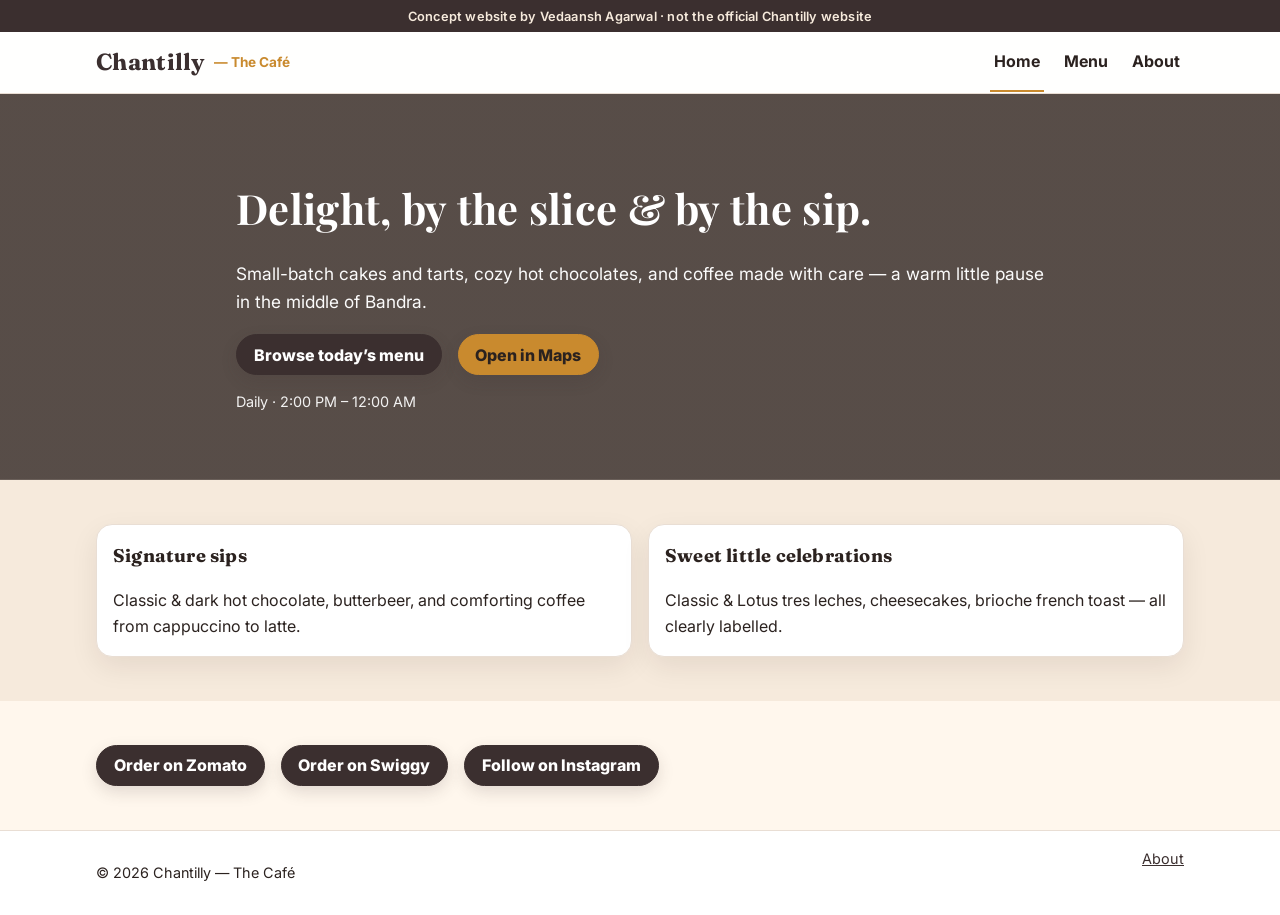
==== index.html @ 1ebfe1dc "Add Café Chantilly concept website" ====
<!DOCTYPE html>
<html lang="en">
<head>
  <meta charset="utf-8" />
  <meta name="viewport" content="width=device-width,initial-scale=1" />
  <title>Chantilly — The Café, Bandra</title>
  <meta name="description" content="Delight in Bandra’s neighbourhood pâtisserie & coffee bar. Tres leches, cheesecakes, cozy hot chocolates, careful coffee. Daily 2 PM – 12 AM." />
  <!-- Fonts: Playfair for hero title only; Fraunces for headings; Inter for UI -->
  <link rel="preconnect" href="https://fonts.googleapis.com" />
  <link rel="preconnect" href="https://fonts.gstatic.com" crossorigin />
  <link href="https://fonts.googleapis.com/css2?family=Playfair+Display:wght@700&family=Fraunces:wght@600;700&family=Inter:wght@400;600;700&display=swap" rel="stylesheet">
  <link rel="stylesheet" href="styles.css" />
  <script defer src="scripts.js"></script>
</head>
<body data-page="home">
  <a class="skip-link" href="#main">Skip to content</a>
  <div class="concept-bar" role="note">Concept website by Vedaansh Agarwal · not the official Chantilly website</div>


  <!-- Navbar -->
  <header class="navbar">
    <div class="container d-flex align-center justify-between">
      <a class="navbar-brand logo" href="index.html" aria-label="Chantilly — The Café home">
        <span class="logo-word">Chantilly</span><span class="logo-sub">— The Café</span>
      </a>
      <nav aria-label="Primary" class="navbar-nav">
        <a class="nav-link" href="index.html" aria-current="page">Home</a>
        <a class="nav-link" href="menu.html">Menu</a>
        <a class="nav-link" href="about.html">About</a>
      </nav>
    </div>
  </header>

  <main id="main">
    <!-- Photo-first hero (strong overlay for readability) -->
    <section class="hero hero-photo">
      <div class="container hero-inner">
        <h1 class="hero-title playfair">Delight, by the slice &amp; by the sip.</h1>
        <p class="hero-subtitle">
          Small-batch cakes and tarts, cozy hot chocolates, and coffee made with care — a warm little pause in the middle of Bandra.
        </p>
        <div class="d-flex gap-2 wrap">
          <a class="btn btn-dark" href="menu.html">Browse today’s menu</a>
          <a class="btn" target="_blank" rel="noopener"
             href="https://www.google.com/maps/search/?api=1&query=Chantilly%2C%20Shop%20no.%202%2C%20Darvesh%20Royale%20Building%2C%20Perry%20Road%2C%20Turner%20Rd%2C%20opposite%20Kotak%20Mahindra%20Bank%2C%20Junction%2C%20Bandra%20West%2C%20Mumbai%2C%20Maharashtra%20400050">
             Open in Maps
          </a>
        </div>
        <p class="small hero-hours">Daily · 2:00 PM – 12:00 AM</p>
      </div>
    </section>

    <!-- Value blocks -->
    <section class="section section-alt">
      <div class="container">
        <div class="row">
          <article class="card col-12 col-md-6">
            <div class="card-body">
              <h2 class="h4">Signature sips</h2>
              <p class="mb-0">Classic & dark hot chocolate, butterbeer, and comforting coffee from cappuccino to latte.</p>
            </div>
          </article>
          <article class="card col-12 col-md-6">
            <div class="card-body">
              <h2 class="h4">Sweet little celebrations</h2>
              <p class="mb-0">Classic & Lotus tres leches, cheesecakes, brioche french toast — all clearly labelled.</p>
            </div>
          </article>
        </div>
      </div>
    </section>

    <!-- External links (Instagram only here; removed from hero) -->
    <section class="section">
      <div class="container d-flex wrap gap-2 align-center">
        <a class="btn btn-dark" target="_blank" rel="noopener"
           href="https://www.zomato.com/mumbai/chantilly-pali-hill-bandra-west/order">Order on Zomato</a>
        <a class="btn btn-dark" target="_blank" rel="noopener"
           href="https://www.swiggy.com/city/mumbai/chantilly-bandra-west-rest49041">Order on Swiggy</a>
        <a class="btn btn-dark" target="_blank" rel="noopener"
           href="https://www.instagram.com/chantillythecafe/">Follow on Instagram</a>
      </div>
    </section>
  </main>

  <footer class="footer">
    <div class="container d-flex justify-between wrap gap-1">
      <p class="m-0 small">&copy; <span id="year"></span> Chantilly — The Café</p>
      <nav class="small">
        <a class="link" href="about.html">About</a>
      </nav>
    </div>
  </footer>
</body>
</html>
---- styles.css ----
/* -------------------------------------------------------
   Chantilly — styles.css (final polish)
   Palette: espresso, cream, ochre
   Headings: Fraunces; Hero title: Playfair
   Footer pinned to bottom
   ------------------------------------------------------- */

:root{
  --clr-bg: #fff7ed;        /* cream */
  --clr-surface: #ffffff;
  --clr-alt: #f6eadc;       /* parchment */

  --clr-text: #2b221f;      /* espresso */
  --clr-muted: #6f615c;

  --clr-primary: #3b2f2f;   /* espresso */
  --clr-primary-600:#2f2424;
  --clr-ochre: #c98a2e;     /* ochre */
  --clr-secondary:#d7a65a;  /* caramel */

  --clr-border: #e9ded4;
  --radius: 16px;
  --shadow: 0 10px 28px rgba(32,14,8,0.08);
  --gap: 1rem;
}

/* Base + footer-to-bottom */
* { box-sizing: border-box; }
html, body { height: 100%; }
body{
  margin:0;
  display:flex; flex-direction:column; min-height:100vh;
  font: 16px/1.65 Inter, system-ui, -apple-system, Segoe UI, Roboto, Ubuntu, "Helvetica Neue", Arial, "Noto Color Emoji", "Apple Color Emoji", sans-serif;
  color: var(--clr-text);
  background: var(--clr-bg);
}
main{ flex:1; display:block; }

/* Typography */
h1,h2,h3,h4,h5,h6{ font-family: "Fraunces", serif; letter-spacing:.2px; font-weight:700; }
.playfair{ font-family:"Playfair Display", serif; font-weight:700; } /* hero title only */
.h1,h1{ font-size: clamp(2rem, 4vw, 2.6rem); margin:0 0 .5rem }
.h2,h2{ font-size: clamp(1.6rem, 3vw, 2rem); margin:0 0 .5rem }
.h3,h3{ font-size: clamp(1.3rem, 2.5vw, 1.6rem); margin:0 0 .5rem }
.h4,h4{ font-size: 1.15rem; margin:0 0 .3rem; font-weight:700 }
.small{ font-size:.9rem } .text-muted{ color: var(--clr-muted); }
.link{ color: var(--clr-primary); text-decoration: underline; }
.link:hover{ color: var(--clr-primary-600); }

/* Logo */
.logo{ display:flex; align-items:center; gap:.5rem; text-decoration:none }
.logo-word{ font-family:"Fraunces", serif; font-weight:700; font-size:1.45rem; color:var(--clr-primary); letter-spacing:.3px }
.logo-sub{ font-family: Inter, system-ui; font-weight:700; font-size:.85rem; color:var(--clr-ochre) }

/* Layout */
.container{ max-width: 1120px; margin: 0 auto; padding: 0 1rem; }
.section{ padding: 2.75rem 0; }
.section-alt{ background: var(--clr-alt); }
.row{ display:flex; flex-wrap: wrap; gap: var(--gap); }
.wrap{ flex-wrap: wrap; }
.gap-1{ gap:.5rem } .gap-2{ gap:1rem }
.col-12{ flex: 0 0 100%; max-width:100%; }
.col-md-6{ flex: 1 1 340px; max-width: calc(50% - var(--gap)/2); }

/* Flex helpers */
.d-flex{ display:flex; } .justify-between{ justify-content: space-between; }
.align-center{ align-items: center; } .align-baseline{ align-items: baseline; }
.w-100{ width:100% }
.mt-1{ margin-top:.5rem } .mt-2{ margin-top:1rem } .mt-3{ margin-top:1.5rem } .mt-4{ margin-top:2rem }
.mb-0{ margin-bottom:0 }

/* Navbar */
.navbar{
  position: sticky; top: 0; z-index: 50;
  background: rgba(255,255,255,0.95); backdrop-filter: saturate(120%) blur(8px);
  border-bottom: 1px solid var(--clr-border);
}
.navbar-brand{ padding:.7rem 0; }
.navbar-nav{ display:flex; gap:1rem; }
.nav-link{ display:inline-block; padding:.95rem .25rem; color: var(--clr-text); text-decoration:none; border-bottom: 2px solid transparent; font-weight:700 }
.nav-link[aria-current="page"], .nav-link:hover{ border-bottom-color: var(--clr-ochre); }

/* Hero */
.hero{
  padding: 4.25rem 0 3rem;
  background: radial-gradient(1400px 360px at 20% -10%, #ffe2c5 8%, transparent 42%),
              radial-gradient(1400px 360px at 80% -10%, #f3e7d8 8%, transparent 42%),
              var(--clr-alt);
}
.hero-photo{
  background-image:
    linear-gradient(rgba(32,22,20,.74), rgba(32,22,20,.74)),
    url("https://images.unsplash.com/photo-1504754524776-8f4f37790ca0?q=80&w=1920&auto=format&fit=crop");
  background-size: cover; background-position: center;
  color: #fff;
}
.hero-inner{ max-width: 840px; }
.hero-title{ letter-spacing:.3px; }
.hero-subtitle{ font-size: 1.08rem; opacity:.98; }
.hero-hours{ opacity:.92; }

/* Cards */
.card{
  background: var(--clr-surface);
  border: 1px solid var(--clr-border);
  border-radius: var(--radius);
  box-shadow: var(--shadow);
  width:100%;
}
.card-body{ padding: 1rem; }
.card-image{
  display:block; width:100%; height: 230px; object-fit: cover;
  border-top-left-radius: var(--radius); border-top-right-radius: var(--radius);
}
.about-photo{ object-position: center 45%; } /* aligned */

/* Buttons */
.btn{
  --btn-bg: var(--clr-ochre); --btn-color:#2b221f; --btn-border: var(--clr-ochre);
  display:inline-block; padding:.72rem 1.05rem; border-radius: 999px;
  border:1px solid var(--btn-border); background: var(--btn-bg); color: var(--btn-color);
  text-decoration: none; font-weight:800; line-height:1; cursor: pointer;
  box-shadow: 0 6px 16px rgba(59,47,47,.15);
}
.btn:hover{ filter: brightness(.97); transform: translateY(-1px); }
.btn:focus-visible{ outline: 2px solid #000; outline-offset: 2px; }
.btn-dark{ --btn-bg: var(--clr-primary); --btn-border: var(--clr-primary); --btn-color:#fff; }
.btn-secondary{ --btn-bg: var(--clr-secondary); --btn-border: var(--clr-secondary); --btn-color:#2b221f; }
.btn-outline{ --btn-bg: transparent; --btn-border: #fff; --btn-color: #fff; border-width:2px; }
.btn-sm{ padding:.5rem .75rem; font-size:.92rem }
.btn-xs{ padding:.35rem .6rem; font-size:.82rem }

/* Badges */
.badge{ display:inline-block; padding:.3rem .6rem; border-radius: 999px; font-size:.78rem; font-weight:800; border:1px solid transparent; line-height:1; }
.badge-fresh{ background:#e8f7ec; color:#1f5425; border-color:#bfe6c5; }
.badge-low{ background:#fff3db; color:#6a4b00; border-color:#f0d18e; }
.badge-sold{ background:#fdecef; color:#7a0f22; border-color:#f7b4c1; }

/* Alerts */
.alert{ border:1px solid var(--clr-border); background:#fff9f1; color:#5c453d; padding:.9rem 1rem; border-radius: calc(var(--radius) - 6px); }
.alert-info{ background:#f0f6ff; color:#143b64; }

/* Forms */
.form-label{ display:block; font-weight:700; margin-bottom:.25rem; }
.form-control{ width:100%; padding:.65rem .8rem; border-radius: 12px; border:1px solid var(--clr-border); background:#fff; }
.form-control:focus{ outline:2px solid var(--clr-ochre); outline-offset:2px; }

/* Switches */
.form-switch{ display:flex; align-items:center; gap:.5rem; user-select:none; font-weight:700; }
.form-switch input{ appearance: none; width: 44px; height: 26px; position: relative; border-radius: 999px; background: #ddd; outline: none; transition: all .2s; border:1px solid #cfcfcf; }
.form-switch input::after{ content:""; position:absolute; width:20px; height:20px; background:#fff; border-radius:50%; left:3px; top:2.5px; transition: all .2s; box-shadow: 0 1px 2px rgba(0,0,0,.2); }
.form-switch input:checked{ background: var(--clr-primary); border-color: var(--clr-primary); }
.form-switch input:checked::after{ transform: translateX(18px); }

/* Filters */
.filters-inline{ display:flex; gap:1rem; align-items:center; flex-wrap:wrap; }
.filters-inline .search-wrap{ width: min(320px, 100%); }
.filters-actions{ display:flex; justify-content:flex-end; margin-top:.75rem; }

/* Tabs */
.tabs{ display:flex; gap:.5rem; flex-wrap:wrap; }
.tab{ padding:.55rem 1rem; border-radius: 999px; border:1px solid var(--clr-border); background:#fff; cursor:pointer; font-weight:800; }
.tab.active{ background: var(--clr-primary); color:#fff; border-color: var(--clr-primary); }

/* Table (Hours) */
.table-wrap{ overflow-x:auto; }
.table{ width:100%; border-collapse: collapse; }
.table th, .table td{ text-align:left; padding:.6rem .5rem; border-bottom:1px solid var(--clr-border); }
.table thead th{ font-weight:800; }

/* Utilities */
.list-clean{ list-style:none; padding-left:0; margin:0; }
.footer{ border-top:1px solid var(--clr-border); padding: 1rem 0; background:#fff; }
.skip-link{ position:absolute; left:-9999px; top:auto; width:1px; height:1px; overflow:hidden; }
.skip-link:focus{ position:static; width:auto; height:auto; padding:.5rem; background:#000; color:#fff; }
:focus-visible{ outline: 3px solid #000; outline-offset: 2px; }
.badge-row{ display:flex; gap:.35rem; flex-wrap: wrap; margin-top:.35rem }
.tags{ display:flex; gap:.3rem; flex-wrap:wrap; }
.tag{ font-size:.74rem; padding:.12rem .44rem; border-radius:999px; background:#efefef; color:#333; }

/* Responsive */
@media (min-width: 900px){
  .hero{ padding: 5rem 0 3.25rem; }
}

/* Portfolio note */
.concept-bar{ background: var(--clr-primary); color:#f6eadc; text-align:center; font-size:.8rem; font-weight:600; padding:.35rem 1rem; letter-spacing:.2px; }
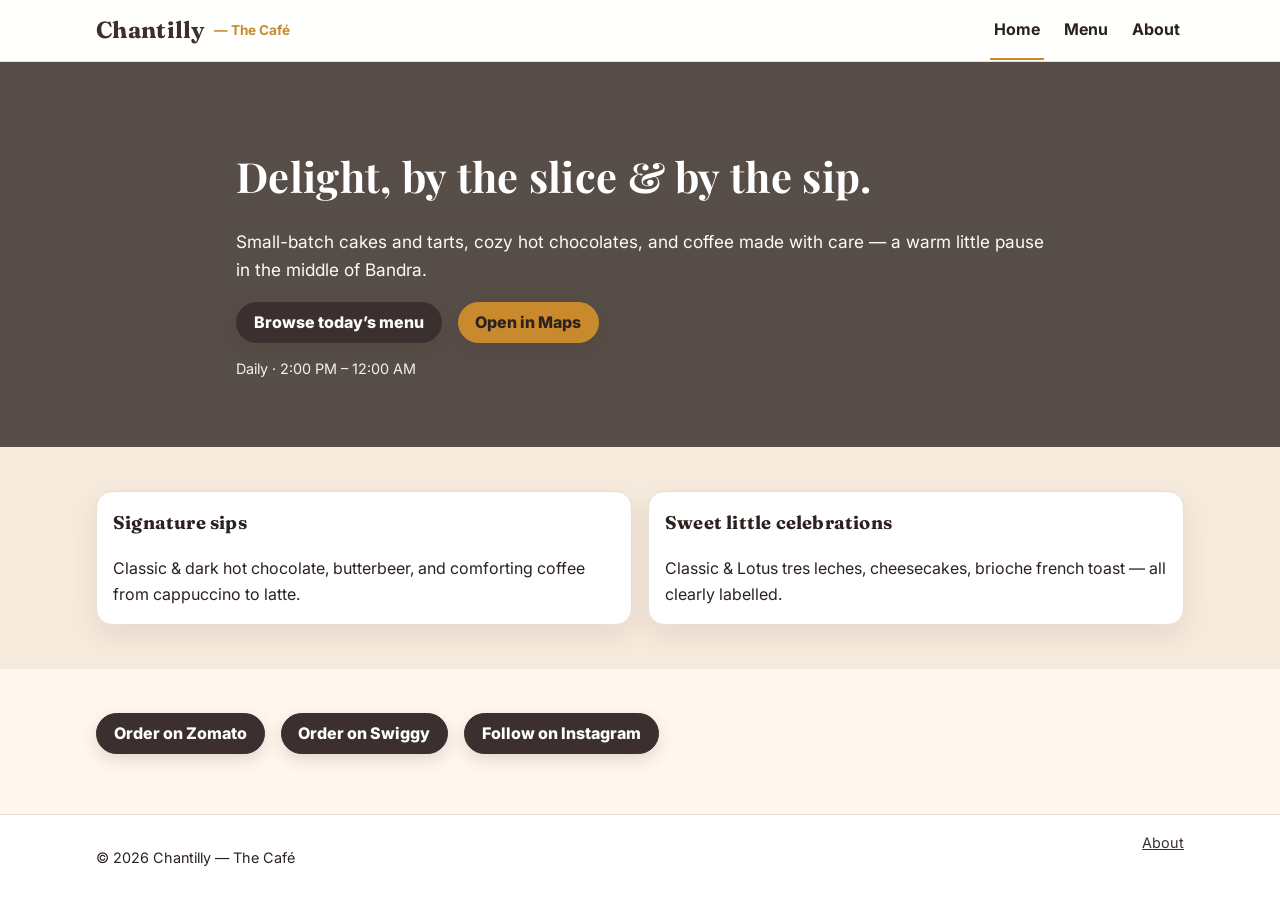
==== commit d6c17dad: "Remove concept banner (site delivered to Chantilly)" ====
--- a/index.html
+++ b/index.html
@@ -14,7 +14,6 @@
 </head>
 <body data-page="home">
   <a class="skip-link" href="#main">Skip to content</a>
-  <div class="concept-bar" role="note">Concept website by Vedaansh Agarwal · not the official Chantilly website</div>
 
 
   <!-- Navbar -->
